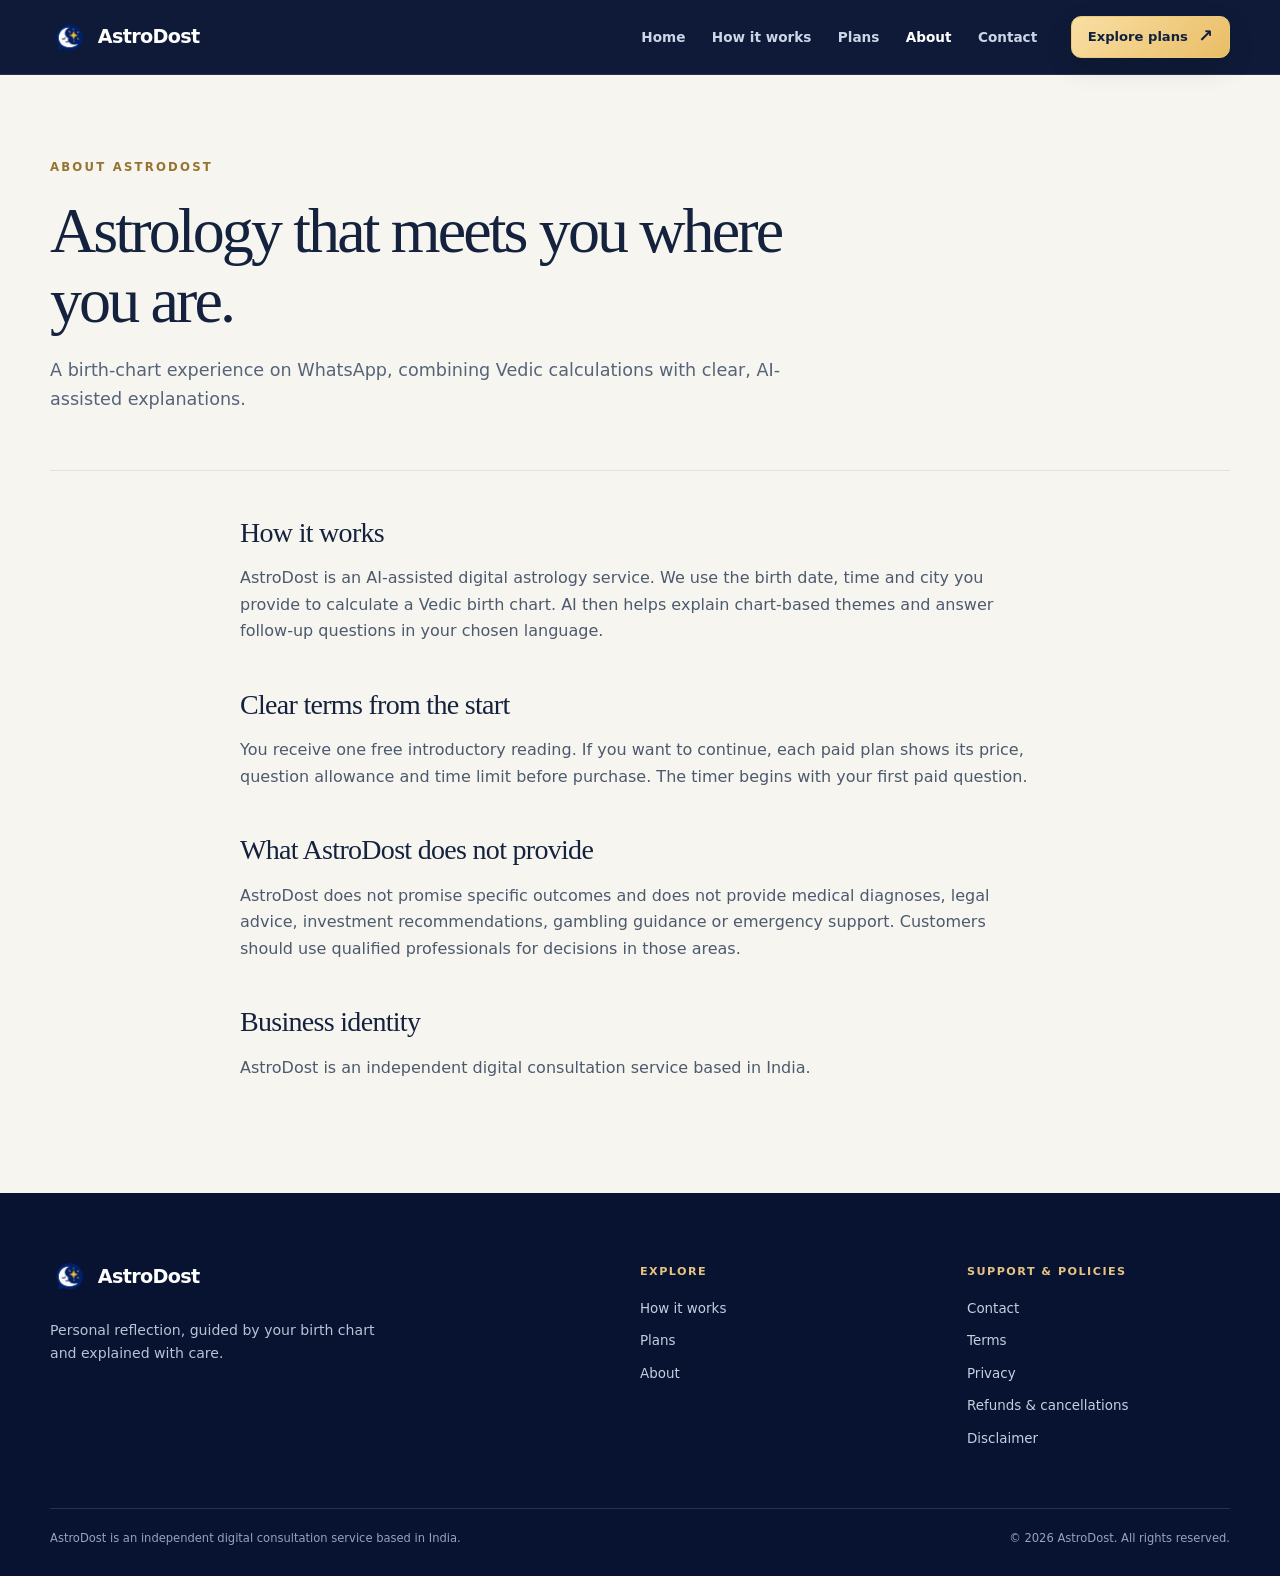
==== about/index.html @ e41f268d "Static AstroDost website for payment-gateway review Exported from astromitra-bot's website.py with p" ====
<!doctype html>
<html lang="en">
<head>
  <meta charset="utf-8">
  <meta name="viewport" content="width=device-width, initial-scale=1">
  <title>About | AstroDost</title>
  <meta name="description" content="Learn how AstroDost provides AI-assisted Vedic astrology guidance on WhatsApp.">
  <link rel="canonical" href="https://astrodost.site/about">
  <link rel="icon" type="image/png" href="/assets/astrodost-mark.png">
  <meta name="theme-color" content="#071331">
  <link rel="stylesheet" href="/assets/site.css">
</head>
<body>
  <a class="skip-link" href="#main">Skip to content</a>
  <header class="site-header">
    <div class="header-inner">
      <a class="brand" href="/" aria-label="AstroDost home">
        <img src="/assets/astrodost-mark.png" alt="">
        <span>AstroDost</span>
      </a>
      <nav class="desktop-nav" aria-label="Primary navigation"><a href="/">Home</a><a href="/#how-it-works">How it works</a><a href="/#plans">Plans</a><a href="/about" aria-current='page'>About</a><a href="/contact">Contact</a></nav>
      <div class="header-action"><a class="button button-small" href="/#plans">Explore plans <span aria-hidden="true">↗</span></a></div>
      <details class="mobile-menu">
        <summary aria-label="Open navigation menu"><span></span><span></span><span></span></summary>
        <nav aria-label="Mobile navigation"><a href="/">Home</a><a href="/#how-it-works">How it works</a><a href="/#plans">Plans</a><a href="/about" aria-current='page'>About</a><a href="/contact">Contact</a></nav>
      </details>
    </div>
  </header>
  <main id="main"><section class="content-hero section-shell"><p class="eyebrow">About AstroDost</p><h1>Astrology that meets you where you are.</h1><p class="lead">A birth-chart experience on WhatsApp, combining Vedic calculations with clear, AI-assisted explanations.</p></section>
    <article class="prose section-shell">
      <h2>How it works</h2><p>AstroDost is an AI-assisted digital astrology service. We use the birth date, time and city you provide to calculate a Vedic birth chart. AI then helps explain chart-based themes and answer follow-up questions in your chosen language.</p>
      <h2>Clear terms from the start</h2><p>You receive one free introductory reading. If you want to continue, each paid plan shows its price, question allowance and time limit before purchase. The timer begins with your first paid question.</p>
      <h2>What AstroDost does not provide</h2><p>AstroDost does not promise specific outcomes and does not provide medical diagnoses, legal advice, investment recommendations, gambling guidance or emergency support. Customers should use qualified professionals for decisions in those areas.</p>
      <h2>Business identity</h2><p>AstroDost is an independent digital consultation service based in India.</p>
    </article></main>
  <footer class="site-footer">
    <div class="footer-grid section-shell">
    <div class="footer-intro">
      <a class="brand footer-brand" href="/"><img src="/assets/astrodost-mark.png" alt=""><span>AstroDost</span></a>
      <p>Personal reflection, guided by your birth chart and explained with care.</p>
    </div>
    <div class="footer-links">
      <h2>Explore</h2>
      <a href="/#how-it-works">How it works</a><a href="/#plans">Plans</a><a href="/about">About</a>
    </div>
    <div class="footer-links">
      <h2>Support &amp; policies</h2>
      <a href="/contact">Contact</a><a href="/terms">Terms</a><a href="/privacy">Privacy</a><a href="/refunds">Refunds &amp; cancellations</a><a href="/disclaimer">Disclaimer</a>
    </div>
    </div>
    <div class="footer-bottom section-shell"><p>AstroDost is an independent digital consultation service based in India.</p><p>© 2026 AstroDost. All rights reserved.</p></div>
  </footer>
</body>
</html>
---- assets/site.css ----
:root {
  --navy: #071331;
  --navy-soft: #11234a;
  --ink: #14223d;
  --muted: #56647a;
  --gold: #d6aa56;
  --gold-light: #f6e4b9;
  --paper: #f7f5f0;
  --cream: #fffdf8;
  --line: #dfe3e5;
  --serif: "Iowan Old Style", "Baskerville", Georgia, serif;
  --sans: Inter, ui-sans-serif, system-ui, -apple-system, BlinkMacSystemFont, "Segoe UI", sans-serif;
}
* { box-sizing: border-box; }
html { scroll-behavior: smooth; }
body { margin: 0; color: var(--ink); background: var(--paper); font: 16px/1.65 var(--sans); -webkit-font-smoothing: antialiased; }
a { color: inherit; }
img { max-width: 100%; }
button, a { -webkit-tap-highlight-color: transparent; }
a:focus-visible, summary:focus-visible { outline: 3px solid #e7bb61; outline-offset: 4px; }
.skip-link { position: fixed; left: -9999px; top: .75rem; z-index: 100; padding: .7rem 1rem; background: #fff; color: #111; border-radius: 8px; }
.skip-link:focus { left: .75rem; }
.section-shell { width: min(1180px, calc(100% - 3rem)); margin-inline: auto; }
.eyebrow { display: flex; align-items: center; gap: .65rem; margin: 0 0 1.15rem; color: #977330; font-size: .73rem; font-weight: 850; letter-spacing: .19em; text-transform: uppercase; }
.eyebrow-line { display: inline-block; width: 23px; height: 1px; background: currentColor; }
h1, h2, h3, p { text-wrap: pretty; }
h1, h2 { font-family: var(--serif); font-weight: 500; letter-spacing: -.045em; }
h1 em, h2 em { color: #c99a43; font-weight: 500; }
.button { display: inline-flex; align-items: center; justify-content: center; gap: .65rem; min-height: 52px; padding: .8rem 1.35rem; border: 1px solid #edc879; border-radius: 10px; background: linear-gradient(135deg, #f9dfa4, #e9bd66); color: #10203f; box-shadow: 0 10px 28px rgba(0,0,0,.11); font-size: .9rem; font-weight: 800; text-decoration: none; white-space: nowrap; transition: transform .18s ease, box-shadow .18s ease, background .18s ease; }
.button:hover { transform: translateY(-2px); box-shadow: 0 14px 32px rgba(0,0,0,.18); }
.button span[aria-hidden] { font-size: 1.1rem; line-height: 1; }
.button-small { min-height: 40px; padding: .55rem 1rem; font-size: .82rem; }
.button-large { min-height: 56px; padding-inline: 1.6rem; }
.availability-status { display: inline-flex; align-items: center; gap: .5rem; color: #a5813a; font-size: .85rem; font-weight: 800; }
.availability-status > span { width: 7px; height: 7px; border-radius: 50%; background: currentColor; }
.site-header { position: sticky; top: 0; z-index: 30; background: rgba(7,19,49,.97); border-bottom: 1px solid rgba(255,255,255,.1); backdrop-filter: blur(18px); }
.header-inner { display: flex; align-items: center; gap: 2rem; width: min(1180px, calc(100% - 3rem)); min-height: 74px; margin: auto; }
.brand { display: inline-flex; align-items: center; gap: .55rem; color: white; font-size: 1.2rem; font-weight: 800; letter-spacing: -.035em; line-height: 1; text-decoration: none; white-space: nowrap; }
.brand img { width: 39px; height: 39px; object-fit: contain; }
.desktop-nav { display: flex; align-items: center; gap: 1.65rem; margin-left: auto; }
.desktop-nav a, .mobile-menu nav a { color: #ccd5e7; font-size: .85rem; font-weight: 650; text-decoration: none; transition: color .2s ease; }
.desktop-nav a:hover, .desktop-nav a[aria-current="page"], .mobile-menu nav a:hover { color: #fff; }
.header-action { margin-left: .1rem; }
.mobile-menu { display: none; }
.hero-band { position: relative; overflow: hidden; color: #fff; background: radial-gradient(circle at 83% 40%, #1b3264 0, transparent 37%), radial-gradient(circle at 10% 10%, #15275a 0, transparent 35%), #071331; }
.hero-band::before { content: ""; position: absolute; inset: 0; opacity: .25; pointer-events: none; background-image: radial-gradient(circle, #e2c586 1px, transparent 1.5px); background-size: 104px 104px; mask-image: linear-gradient(to right, transparent, #000 52%, transparent); }
.hero { position: relative; display: grid; grid-template-columns: 1.06fr .94fr; align-items: center; gap: clamp(2rem, 6vw, 6.5rem); min-height: 612px; padding-block: 4.5rem 5.2rem; }
.hero .eyebrow { color: #ebc579; }
.hero-status { display: inline-block; margin-left: .4rem; padding: .28rem .55rem; border: 1px solid rgba(235,197,121,.42); border-radius: 5px; color: #f0d79d; font-size: .66rem; letter-spacing: .08em; }
.hero h1 { max-width: 640px; margin: 0; font-size: clamp(3.55rem, 5.7vw, 5.75rem); line-height: 1.02; }
.hero h1 em { display: block; color: #e9c67e; }
.hero .lead { max-width: 565px; margin: 1.5rem 0 0; color: #d9e0ee; font-size: clamp(1rem, 1.4vw, 1.14rem); line-height: 1.7; }
.hero-actions { display: flex; align-items: center; gap: 1.6rem; margin-top: 2rem; }
.secondary-link { color: #f7e1b1; font-size: .88rem; font-weight: 750; text-decoration: none; white-space: nowrap; }
.secondary-link:hover, .inline-link:hover { text-decoration: underline; text-underline-offset: 5px; }
.hero-note { margin: 1.45rem 0 0; color: #abb8d3; font-size: .78rem; }
.hero-visual { position: relative; display: grid; align-items: center; min-height: 480px; }
.halo { position: absolute; left: 3%; top: 1%; width: 94%; aspect-ratio: 1; border-radius: 50%; background: radial-gradient(circle, rgba(214,170,86,.15), rgba(87,119,197,.09) 47%, transparent 70%); }
.orbit { position: absolute; left: 3%; top: 4%; width: 94%; aspect-ratio: 1; border: 1px solid rgba(231,192,117,.28); border-radius: 50%; }
.orbit-one { transform: rotate(-23deg) scaleX(.72); }
.orbit-two { transform: rotate(34deg) scaleX(.83); }
.preview-card { position: relative; z-index: 1; width: min(100%, 400px); margin-inline: auto; overflow: hidden; border: 1px solid rgba(255,255,255,.42); border-radius: 24px; background: #fffefa; color: var(--ink); box-shadow: 0 36px 70px rgba(0,0,0,.38); transform: rotate(-2deg); }
.preview-top { display: flex; align-items: center; gap: .7rem; padding: 1.15rem 1.25rem; border-bottom: 1px solid #e8e8e5; }
.preview-top img { width: 40px; height: 40px; }
.preview-top div { display: flex; flex-direction: column; line-height: 1.3; }
.preview-top strong { font-size: .95rem; }
.preview-top div span { color: #69758a; font-size: .7rem; }
.preview-star { margin-left: auto; color: #c3994c; font-size: 1.25rem; }
.preview-messages { min-height: 254px; padding: 2.3rem 1.25rem 1.5rem; background: radial-gradient(circle at 4% 0, #fbf1d9 0, transparent 42%), #fbfbfa; }
.preview-messages p { max-width: 82%; margin: 0; border-radius: 16px; padding: .85rem 1rem; box-shadow: 0 5px 15px rgba(29,45,73,.06); font-size: .9rem; line-height: 1.55; }
.message-question { margin-left: auto !important; background: #e8ebf4; }
.message-answer { margin-top: 1rem !important; background: #fff; border: 1px solid #e9e4d8; }
.message-answer span { color: #b48b42; margin-right: .2rem; }
.preview-caption { display: flex; justify-content: space-between; align-items: center; padding: .8rem 1.2rem; border-top: 1px solid #ece9e2; color: #7c8797; font-size: .65rem; }
.preview-caption span:last-child { color: #c6a766; font-size: .9rem; }
.assurance-strip { border-bottom: 1px solid var(--line); background: #fffefa; }
.assurance-grid { display: grid; grid-template-columns: repeat(3,1fr); }
.assurance-grid > div { display: flex; align-items: center; gap: 1rem; min-height: 116px; padding: 1.1rem 1.3rem; }
.assurance-grid > div + div { border-left: 1px solid var(--line); }
.assurance-icon { display: grid; place-items: center; flex: 0 0 42px; height: 42px; border-radius: 50%; background: #f4e9cf; color: #99702f; font-size: 1.3rem; }
.assurance-grid p { display: flex; flex-direction: column; gap: .1rem; margin: 0; line-height: 1.4; }
.assurance-grid strong { font-size: .85rem; }
.assurance-grid p span { color: var(--muted); font-size: .76rem; }
.steps { padding-block: 6rem 6.6rem; scroll-margin-top: 80px; }
.section-heading { display: flex; justify-content: space-between; align-items: end; gap: 3rem; }
.section-heading > div { max-width: 700px; }
.section-heading h2, .experience h2, .languages h2, .trust-section h2, .contact-cta h2 { margin: 0; font-size: clamp(2.5rem, 4vw, 4rem); line-height: 1.13; }
.section-heading > p { max-width: 330px; margin: 0 0 .3rem; color: var(--muted); font-size: .95rem; }
.step-grid { display: grid; grid-template-columns: repeat(3,1fr); gap: 1rem; margin-top: 2.7rem; }
.step-grid article { position: relative; min-height: 254px; padding: 2rem; border: 1px solid #e7e5e0; border-radius: 17px; background: #fff; box-shadow: 0 15px 35px rgba(31,44,69,.035); }
.step-number { position: absolute; right: 1.7rem; top: 1.4rem; color: #c5b18b; font-size: .75rem; font-weight: 800; letter-spacing: .1em; }
.step-symbol { display: grid; place-items: center; width: 54px; height: 54px; border: 1px solid #ead9b7; border-radius: 14px; background: #fcf8ee; color: #ac813c; font-size: 1.7rem; }
.step-grid h3 { margin: 1.5rem 0 .45rem; font-size: 1.1rem; letter-spacing: -.025em; }
.step-grid p { max-width: 300px; margin: 0; color: var(--muted); font-size: .87rem; }
.experience-band { overflow: hidden; background: #eee9dd; }
.experience { display: grid; grid-template-columns: 1fr 1fr; align-items: center; gap: clamp(3rem,7vw,8rem); min-height: 465px; padding-block: 4.3rem; }
.experience p:not(.eyebrow) { max-width: 510px; margin: 1.35rem 0 1.5rem; color: #4d5a69; }
.experience-art { position: relative; width: min(100%,390px); aspect-ratio: 1; margin-inline: auto; border-radius: 50%; background: radial-gradient(circle, #1f3769, #0c1b3e 67%); box-shadow: 0 28px 55px rgba(10,21,53,.22), inset 0 0 0 10px rgba(255,255,255,.05); }
.chart-ring { position: absolute; border: 1px solid rgba(232,200,140,.45); border-radius: 50%; }
.chart-ring-one { inset: 9%; } .chart-ring-two { inset: 21%; border-style: dashed; opacity: .6; } .chart-ring-three { inset: 32%; }
.chart-ring-one::before, .chart-ring-one::after { content: ""; position: absolute; background: rgba(232,200,140,.45); }
.chart-ring-one::before { left: 50%; top: 0; bottom: 0; width: 1px; }
.chart-ring-one::after { top: 50%; left: 0; right: 0; height: 1px; }
.chart-moon { position: absolute; left: 41%; top: 31%; color: #f9e6b2; font: 8rem/1 var(--serif); transform: rotate(-18deg); }
.chart-star { position: absolute; color: #f4c974; }
.chart-star-one { right: 20%; top: 26%; font-size: 2rem; } .chart-star-two { left: 21%; bottom: 26%; font-size: 1.3rem; }
.inline-link { color: #8e682d; font-weight: 800; font-size: .86rem; text-decoration: none; }
.plans-band { scroll-margin-top: 73px; background: #0b1b3b; color: #fff; }
.plans { padding-block: 6.2rem 6rem; }
.plans .eyebrow { color: #e4bd72; }
.plans-heading > p { color: #b9c5da; }
.plan-grid { display: grid; grid-template-columns: repeat(3,1fr); gap: 1rem; align-items: stretch; margin-top: 2.7rem; }
.plan-card { position: relative; display: flex; flex-direction: column; min-height: 355px; padding: 2rem; border: 1px solid #e5e3df; border-radius: 17px; background: #fcfbf7; color: var(--ink); }
.plan-card.featured { border: 2px solid #e8bf74; background: #fff; box-shadow: 0 22px 60px rgba(0,0,0,.16); }
.badge { position: absolute; right: 1.5rem; top: 1.45rem; padding: .3rem .6rem; border-radius: 5px; background: #efe1bf; color: #79571e; font-size: .68rem; font-weight: 800; text-transform: uppercase; letter-spacing: .04em; }
.plan-heading h3 { margin: 0; font-size: 1.1rem; }
.price { margin: .65rem 0 0; font-size: 2.75rem; line-height: 1.12; font-weight: 800; letter-spacing: -.055em; }
.plan-summary { margin: .35rem 0 1.15rem; color: var(--muted); font-size: .85rem; }
.plan-terms { padding-block: 1rem; border-top: 1px solid #e5e5e3; }
.plan-terms p { display: flex; align-items: flex-start; gap: .7rem; margin: .5rem 0; font-size: .84rem; }
.plan-terms p span { width: 20px; color: #bd944e; font-size: 1rem; line-height: 1.3; }
.plan-action { display: flex; align-items: center; min-height: 44px; margin-top: auto; }
.button-plan { width: 100%; min-height: 44px; }
.plan-footnote { max-width: 800px; margin: 1.5rem auto 0; color: #afbdd3; font-size: .8rem; text-align: center; }
.languages { display: grid; grid-template-columns: 1fr 1fr; align-items: center; gap: 5rem; padding-block: 6rem; }
.languages p:not(.eyebrow) { max-width: 500px; color: var(--muted); }
.language-cloud { display: flex; flex-wrap: wrap; justify-content: center; gap: .7rem; }
.language-cloud span { min-width: 106px; padding: .7rem 1rem; border: 1px solid #e9ddc4; border-radius: 9px; background: #fffefa; color: #263b5c; font-size: 1rem; text-align: center; box-shadow: 0 7px 18px rgba(21,36,62,.045); }
.trust-section { display: grid; grid-template-columns: 1fr 1fr; gap: 4rem; align-items: center; padding-block: 4.2rem; border-top: 1px solid var(--line); }
.trust-section h2 { max-width: 500px; }
.trust-section > div:last-child p { max-width: 520px; color: var(--muted); margin: 0 0 1.2rem; }
.contact-band { background: #e7d8b8; }
.contact-cta { display: flex; align-items: center; justify-content: space-between; gap: 2rem; padding-block: 3.5rem; }
.contact-cta h2 { font-size: clamp(2.2rem,3.4vw,3.2rem); }
.contact-cta p:not(.eyebrow) { margin: .5rem 0 0; color: #45536c; }
.button-light { background: #0f2348; border-color: #0f2348; color: #fff; }
.content-hero { padding-block: 5.2rem 3.5rem; border-bottom: 1px solid var(--line); }
.content-hero h1 { max-width: 870px; margin: 0; font-size: clamp(3rem,5vw,5rem); line-height: 1.1; }
.content-hero .lead { max-width: 740px; margin: 1.2rem 0 0; color: var(--muted); font-size: 1.1rem; }
.prose { width: min(800px,calc(100% - 3rem)); padding-block: 2rem 6rem; }
.prose h2 { margin: 2.7rem 0 .5rem; font: 500 1.75rem/1.2 var(--serif); letter-spacing: -.025em; }
.prose h2:first-child { margin-top: .8rem; }
.prose p, .prose li { color: #4c5a6d; }
.prose a { color: #815c28; text-decoration-thickness: 1px; text-underline-offset: 3px; }
.contact-card { display: grid; grid-template-columns: 1fr 1fr; gap: 3rem; margin-block: 3rem 6rem; padding: 0; border: 1px solid #e5e5df; border-radius: 18px; overflow: hidden; background: #fff; box-shadow: 0 16px 45px rgba(23,38,59,.06); }
.contact-card > div { padding: 2.5rem; }
.contact-card h2 { margin: 0; font: 500 2rem/1.2 var(--serif); }
.contact-card .eyebrow { margin-bottom: .5rem; }
.contact-help { background: #efe9da; }
.contact-help p:not(.eyebrow) { color: #4d5a6b; }
.contact-card dl { margin: 1.3rem 0 0; }
.contact-card dt { margin-top: 1.1rem; color: #7d8898; font-size: .71rem; font-weight: 850; letter-spacing: .12em; text-transform: uppercase; }
.contact-card dd { margin: .16rem 0 0; font-size: 1rem; font-weight: 650; overflow-wrap: anywhere; }
.contact-card dd a { color: #825e29; }
.site-footer { background: #071331; color: #f8f8fb; }
.footer-grid { display: grid; grid-template-columns: 2fr 1fr 1fr; gap: 4rem; padding-block: 4rem 3rem; }
.footer-brand img { width: 39px; height: 39px; }
.footer-intro p { max-width: 350px; color: #b8c3d7; font-size: .88rem; }
.footer-links h2 { margin: .45rem 0 1.1rem; color: #e7c381; font: 800 .7rem/1.4 var(--sans); text-transform: uppercase; letter-spacing: .13em; }
.footer-links a { display: block; width: fit-content; margin: .65rem 0; color: #c5cfe0; font-size: .84rem; text-decoration: none; }
.footer-links a:hover { color: white; text-decoration: underline; text-underline-offset: 4px; }
.footer-bottom { display: flex; justify-content: space-between; gap: 2rem; border-top: 1px solid rgba(255,255,255,.13); padding-block: 1.25rem 1.7rem; }
.footer-bottom p { max-width: 610px; margin: 0; color: #95a3bd; font-size: .72rem; }
@media (max-width: 1050px) {
  .desktop-nav { gap: 1rem; }
  .hero { gap: 2rem; }
  .hero h1 { font-size: clamp(3.3rem, 5.8vw, 5rem); }
}
@media (max-width: 820px) {
  .section-shell, .header-inner { width: min(100% - 2rem, 680px); }
  .desktop-nav, .header-action { display: none; }
  .header-inner { min-height: 68px; }
  .mobile-menu { display: block; margin-left: auto; position: relative; }
  .mobile-menu summary { display: flex; flex-direction: column; justify-content: center; gap: 5px; width: 43px; height: 43px; padding: 0 10px; border: 1px solid rgba(255,255,255,.3); border-radius: 8px; cursor: pointer; list-style: none; }
  .mobile-menu summary::-webkit-details-marker { display: none; }
  .mobile-menu summary span { display: block; height: 2px; background: #fff; border-radius: 3px; }
  .mobile-menu nav { position: absolute; top: calc(100% + 11px); right: 0; display: flex; flex-direction: column; min-width: 230px; padding: .7rem; border: 1px solid rgba(255,255,255,.16); border-radius: 10px; background: #0d1e42; box-shadow: 0 20px 40px rgba(0,0,0,.25); }
  .mobile-menu nav a { padding: .65rem .8rem; border-radius: 6px; }
  .mobile-menu nav a:hover { background: rgba(255,255,255,.08); }
  .hero { grid-template-columns: 1fr; gap: 2.5rem; padding-block: 4.5rem; }
  .hero-visual { min-height: 400px; }
  .assurance-grid { grid-template-columns: 1fr; }
  .assurance-grid > div { min-height: 90px; padding-inline: 0; }
  .assurance-grid > div + div { border-left: 0; border-top: 1px solid var(--line); }
  .section-heading { display: block; }
  .section-heading > p { max-width: 570px; margin-top: 1rem; }
  .step-grid, .plan-grid { grid-template-columns: 1fr; }
  .step-grid article { min-height: 0; }
  .experience, .languages, .trust-section { grid-template-columns: 1fr; gap: 2.5rem; }
  .experience-art { order: 2; }
  .plans { padding-block: 5rem; }
  .plan-card { min-height: 0; }
  .language-cloud { justify-content: flex-start; }
  .contact-cta { flex-direction: column; align-items: flex-start; }
  .footer-grid { grid-template-columns: 1.5fr 1fr 1fr; gap: 2rem; }
}
@media (max-width: 560px) {
  .hero { padding-block: 3.6rem 4.2rem; }
  .hero h1 { font-size: clamp(3.1rem, 12vw, 4.2rem); }
  .hero-actions { align-items: flex-start; flex-direction: column; gap: 1rem; }
  .hero-visual { min-height: 360px; }
  .preview-card { width: min(100% - 1rem, 360px); }
  .preview-messages { min-height: 220px; padding-top: 1.5rem; }
  .steps, .languages { padding-block: 4.6rem; }
  .section-heading h2, .experience h2, .languages h2, .trust-section h2 { font-size: 2.6rem; }
  .experience { padding-block: 4.6rem; }
  .experience-art { max-width: 310px; }
  .chart-moon { font-size: 6rem; }
  .trust-section { padding-block: 3.5rem; }
  .contact-card { grid-template-columns: 1fr; gap: 0; }
  .contact-card > div { padding: 2rem; }
  .footer-grid { grid-template-columns: 1fr 1fr; gap: 1.7rem; }
  .footer-intro { grid-column: 1 / -1; }
  .footer-bottom { flex-direction: column; gap: .6rem; }
}
@media (prefers-reduced-motion: reduce) { html { scroll-behavior: auto; } .button { transition: none; } .button:hover { transform: none; } }
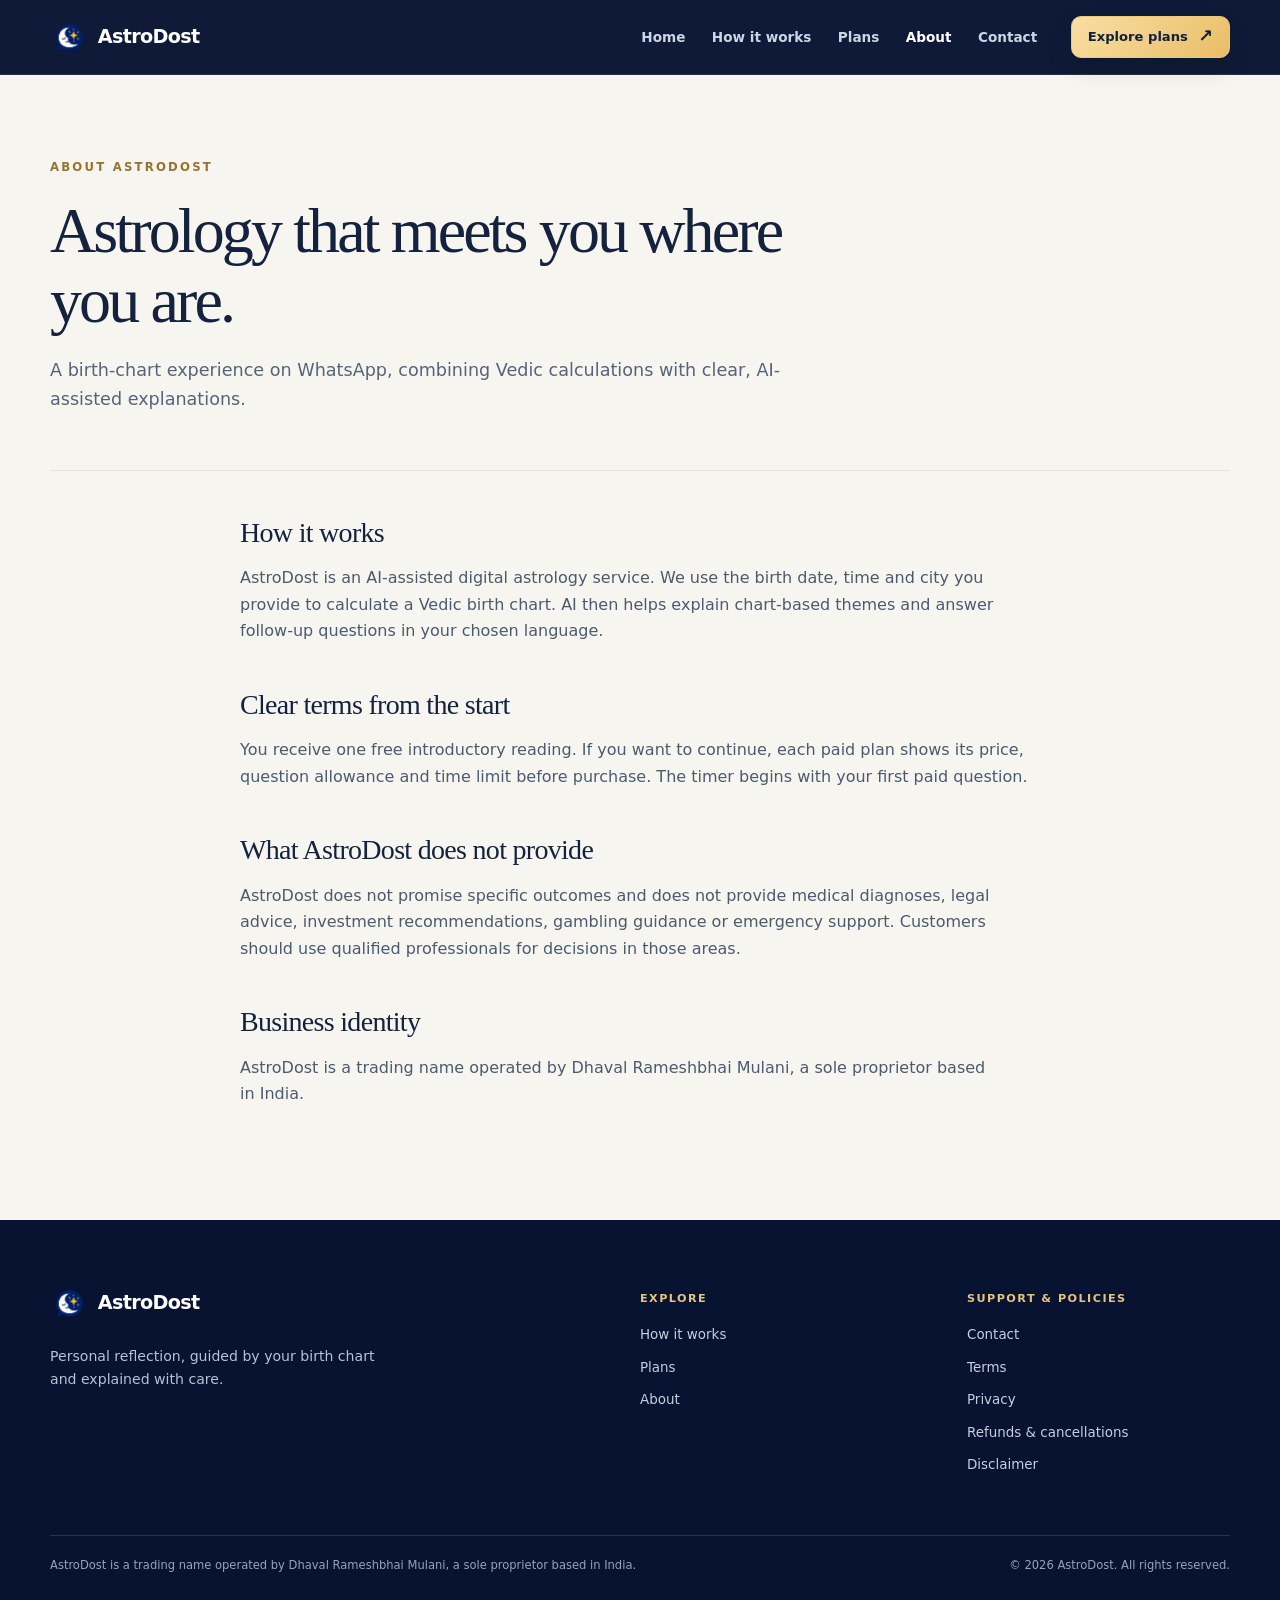
==== commit a7e4bf4e: "Show proprietor name and support contact details Co-Authored-By: Claude Opus 5.5 <noreply@anthropic." ====
--- a/about/index.html
+++ b/about/index.html
@@ -31,7 +31,7 @@
       <h2>How it works</h2><p>AstroDost is an AI-assisted digital astrology service. We use the birth date, time and city you provide to calculate a Vedic birth chart. AI then helps explain chart-based themes and answer follow-up questions in your chosen language.</p>
       <h2>Clear terms from the start</h2><p>You receive one free introductory reading. If you want to continue, each paid plan shows its price, question allowance and time limit before purchase. The timer begins with your first paid question.</p>
       <h2>What AstroDost does not provide</h2><p>AstroDost does not promise specific outcomes and does not provide medical diagnoses, legal advice, investment recommendations, gambling guidance or emergency support. Customers should use qualified professionals for decisions in those areas.</p>
-      <h2>Business identity</h2><p>AstroDost is an independent digital consultation service based in India.</p>
+      <h2>Business identity</h2><p>AstroDost is a trading name operated by Dhaval Rameshbhai Mulani, a sole proprietor based in India.</p>
     </article></main>
   <footer class="site-footer">
     <div class="footer-grid section-shell">
@@ -48,7 +48,7 @@
       <a href="/contact">Contact</a><a href="/terms">Terms</a><a href="/privacy">Privacy</a><a href="/refunds">Refunds &amp; cancellations</a><a href="/disclaimer">Disclaimer</a>
     </div>
     </div>
-    <div class="footer-bottom section-shell"><p>AstroDost is an independent digital consultation service based in India.</p><p>© 2026 AstroDost. All rights reserved.</p></div>
+    <div class="footer-bottom section-shell"><p>AstroDost is a trading name operated by Dhaval Rameshbhai Mulani, a sole proprietor based in India.</p><p>© 2026 AstroDost. All rights reserved.</p></div>
   </footer>
 </body>
 </html>
